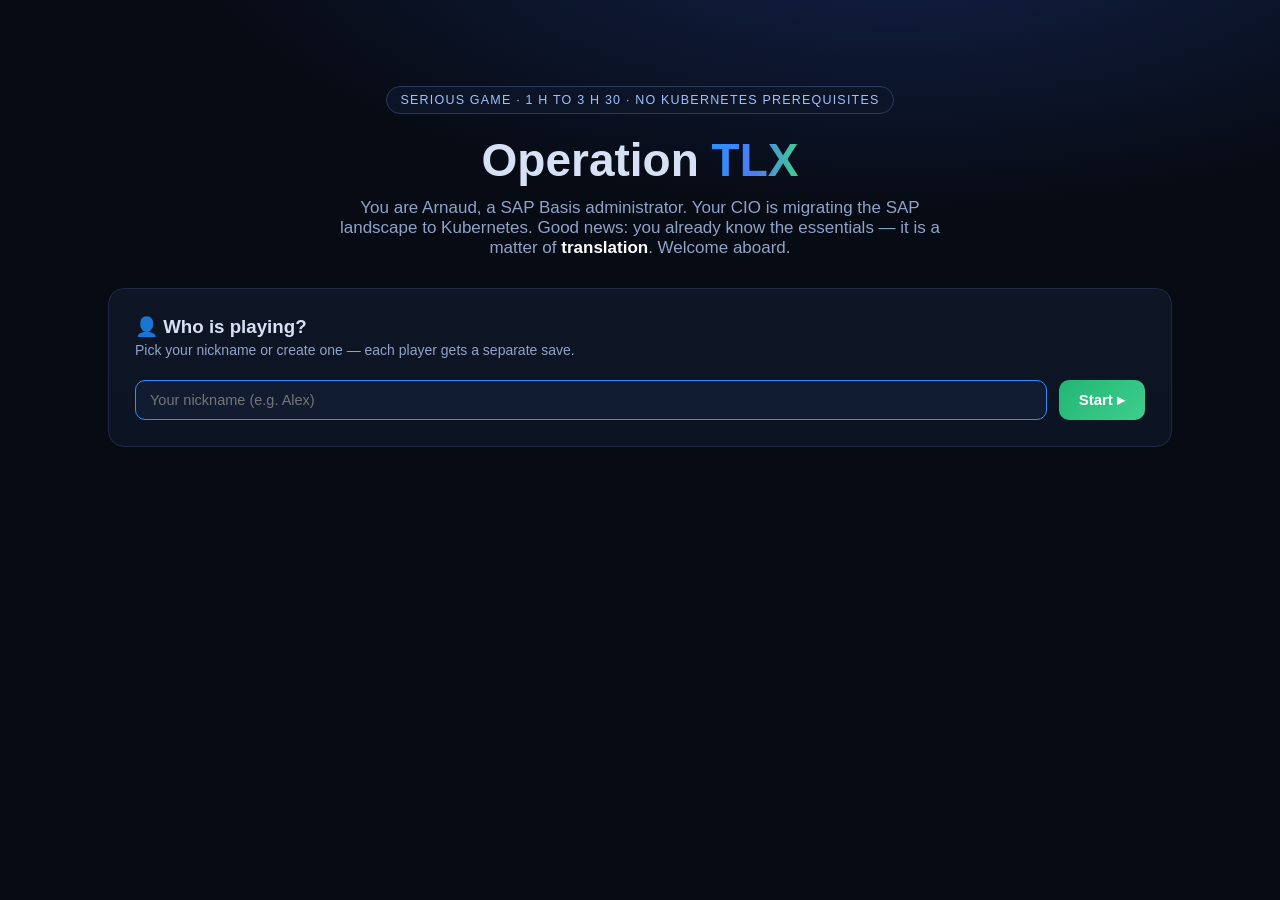
==== index.html @ 744b145d "K8S for SAPiens — serious game SAP to Kubernetes (HQ Airbus Toulouse)" ====
<!DOCTYPE html>
<html lang="en">
<head>
<meta charset="UTF-8">
<meta name="viewport" content="width=device-width, initial-scale=1.0">
<title>SAP → Kubernetes · Operation TLX — Serious Game</title>
<link rel="icon" href="data:image/svg+xml,<svg xmlns='http://www.w3.org/2000/svg' viewBox='0 0 32 32'><circle cx='16' cy='16' r='15' fill='%230A6ED1'/><text x='16' y='22' font-size='17' text-anchor='middle' fill='white' font-family='Arial' font-weight='bold'>K</text></svg>">
<link rel="stylesheet" href="css/style.css">
</head>
<body>
<header id="topbar" hidden>
  <div class="tb-inner">
    <a class="brand" href="#/">
      <span class="brand-mark">K</span>
      <span class="brand-txt">Operation <b>TLX</b><em>SAP → Kubernetes</em></span>
    </a>
    <div class="tb-progress"><div id="tb-bar"></div></div>
    <div class="tb-stats">
      <span class="chip" id="tb-score" title="Score">⭐ <b>0</b></span>
      <span class="chip" id="tb-time" title="Play time">⏱ <b>0:00</b></span>
      <button class="btn ghost small" id="tb-book" title="Logbook: SAP ↔ Kubernetes equivalences">📘 Logbook</button>
    </div>
  </div>
</header>
<main id="app" class="app"></main>
<div id="toasts"></div>
<canvas id="fx" hidden></canvas>
<div id="modal"></div>
<script src="js/world.js"></script>
<script src="js/data-a.js"></script>
<script src="js/data-b.js"></script>
<script src="js/game.js"></script>
</body>
</html>
---- css/style.css ----
/* ============ SAP → Kubernetes · Opération TLX ============ */
:root{
  --bg:#070b14; --panel:#0e1626; --panel2:#121c30; --line:#1e2a45; --line2:#2a3a5f;
  --txt:#d7e1f5; --muted:#8fa3c8; --blue:#2e90fa; --kblue:#4a7cf7; --green:#3ecf8e;
  --red:#ff6b6b; --yellow:#f5c542; --term-bg:#04070d;
  --font:"Segoe UI",-apple-system,Roboto,"Helvetica Neue",Arial,sans-serif;
  --mono:ui-monospace,"Cascadia Code",Consolas,"Courier New",monospace;
}
*{box-sizing:border-box}
html,body{margin:0;padding:0}
body{background:radial-gradient(1200px 500px at 70% -10%,#12224a 0%,transparent 60%),var(--bg);
  color:var(--txt);font-family:var(--font);min-height:100vh}
a{color:var(--blue);text-decoration:none}
b{color:#fff}
h1,h2,h3{line-height:1.25}
code,.mono{font-family:var(--mono)}
.hidden{display:none!important}

/* ---------- Top bar ---------- */
#topbar{position:sticky;top:0;z-index:50;background:rgba(8,13,25,.92);backdrop-filter:blur(8px);
  border-bottom:1px solid var(--line)}
.tb-inner{max-width:1100px;margin:0 auto;display:flex;align-items:center;gap:18px;padding:10px 18px}
.brand{display:flex;align-items:center;gap:10px;color:var(--txt)}
.brand-mark{width:34px;height:34px;border-radius:9px;display:grid;place-items:center;font-weight:800;
  background:linear-gradient(135deg,var(--blue),var(--kblue));color:#fff;font-size:18px}
.brand-txt{display:flex;flex-direction:column;font-size:15px;line-height:1.15}
.brand-txt em{font-style:normal;color:var(--muted);font-size:11px;letter-spacing:.4px}
.tb-progress{flex:1;height:8px;border-radius:6px;background:#101b31;overflow:hidden;min-width:80px}
.tb-progress>div{height:100%;width:0;border-radius:6px;background:linear-gradient(90deg,var(--blue),var(--green));
  transition:width .5s ease}
.tb-stats{display:flex;align-items:center;gap:8px}
.chip{background:var(--panel2);border:1px solid var(--line);border-radius:999px;padding:5px 12px;font-size:13px;color:var(--muted)}
.chip b{color:var(--txt)}

/* ---------- Buttons ---------- */
.btn{display:inline-flex;align-items:center;gap:8px;border:0;border-radius:10px;cursor:pointer;
  font-family:var(--font);font-weight:600;font-size:15px;padding:11px 20px;color:#fff;
  background:linear-gradient(135deg,var(--blue),var(--kblue));transition:transform .12s,filter .15s}
.btn:hover{filter:brightness(1.12);transform:translateY(-1px)}
.btn.ghost{background:transparent;border:1px solid var(--line2);color:var(--txt)}
.btn.ghost:hover{border-color:var(--blue)}
.btn.small{padding:6px 12px;font-size:13px;border-radius:8px}
.btn:disabled{opacity:.45;cursor:not-allowed;transform:none;filter:none}
.btn.green{background:linear-gradient(135deg,#22b573,#3ecf8e)}

/* ---------- Layout ---------- */
.app{max-width:1100px;margin:0 auto;padding:26px 18px 90px}
.panel{background:linear-gradient(180deg,var(--panel),#0c1322);border:1px solid var(--line);
  border-radius:16px;padding:26px}
.hero{text-align:center;padding:60px 18px 30px}
.hero h1{font-size:clamp(30px,5vw,46px);margin:18px 0 8px}
.hero h1 .grad{background:linear-gradient(90deg,var(--blue),var(--kblue),var(--green));
  -webkit-background-clip:text;background-clip:text;color:transparent}
.hero p.sub{color:var(--muted);font-size:17px;max-width:640px;margin:0 auto}
.kicker{display:inline-block;border:1px solid var(--line2);color:#9fc1ff;border-radius:999px;
  padding:6px 14px;font-size:12.5px;letter-spacing:1.2px;text-transform:uppercase;background:#0c1527}
.pill-row{display:flex;flex-wrap:wrap;gap:10px;justify-content:center;margin-top:26px}
.pill{background:var(--panel2);border:1px solid var(--line);border-radius:999px;padding:8px 15px;font-size:13.5px;color:var(--muted)}

.tracks{display:grid;grid-template-columns:repeat(auto-fit,minmax(250px,1fr));gap:16px;margin-top:22px}
.track{background:var(--panel);border:1px solid var(--line);border-radius:16px;padding:22px;cursor:pointer;
  transition:border-color .15s,transform .15s}
.track:hover{border-color:var(--blue);transform:translateY(-3px)}
.track.sel{border-color:var(--green);box-shadow:0 0 0 3px rgba(62,207,142,.12)}
.track h3{margin:4px 0 6px;font-size:19px}
.track .dur{color:var(--green);font-weight:700;font-size:14px}
.track p{color:var(--muted);font-size:13.5px;margin:10px 0 0;line-height:1.5}
.chapters-grid{display:grid;grid-template-columns:repeat(auto-fit,minmax(150px,1fr));gap:10px;margin-top:30px;text-align:left}
.chapter-chip{background:var(--panel2);border:1px solid var(--line);border-radius:12px;padding:12px}
.chapter-chip b{display:block;font-size:13px}
.chapter-chip span{color:var(--muted);font-size:12px}

/* ---------- Dashboard ---------- */
.dash-head{display:flex;flex-wrap:wrap;align-items:center;justify-content:space-between;gap:14px;margin-bottom:22px}
.dash-head h2{margin:0;font-size:24px}
.dash-meta{display:flex;gap:8px;flex-wrap:wrap}
.chapter{margin-bottom:26px}
.chapter h4{font-size:13px;color:var(--muted);letter-spacing:1px;text-transform:uppercase;margin:0 0 10px 4px}
.chapter .bonus-note{color:var(--muted);font-size:12.5px;margin:-4px 0 12px 4px}
input.pseud-in{background:var(--panel2);border:1px solid var(--line2);border-radius:10px;color:var(--txt);
  padding:11px 14px;font-size:14.5px;font-family:var(--font);min-width:200px}
input.pseud-in:focus{outline:none;border-color:var(--blue)}
.mcard{display:flex;align-items:center;gap:14px;background:var(--panel);border:1px solid var(--line);
  border-radius:13px;padding:14px 18px;margin-bottom:9px}
.mcard.done{border-left:4px solid var(--green)}
.mcard.current{border-left:4px solid var(--blue);box-shadow:0 0 0 3px rgba(46,144,250,.10)}
.mcard.locked{opacity:.5}
.mcard .mnum{width:40px;height:40px;border-radius:11px;display:grid;place-items:center;font-weight:800;
  background:var(--panel2);border:1px solid var(--line2);font-size:15px;flex:none}
.mcard.done .mnum{background:#123327;border-color:#1d5c44;color:var(--green)}
.mcard.current .mnum{background:#10254a;border-color:#2e5fa8;color:#7db4ff}
.mbody{flex:1;min-width:0}
.mbody h3{margin:0 0 3px;font-size:16px}
.mbody p{margin:0;color:var(--muted);font-size:13px}
.mside{display:flex;align-items:center;gap:10px;flex:none}
.mdur{color:var(--muted);font-size:12.5px}
.mscore{color:var(--yellow);font-size:12.5px;font-weight:600}

/* ---------- Mission ---------- */
.mission-head{display:flex;align-items:flex-start;justify-content:space-between;gap:14px;margin-bottom:14px}
.mission-head h2{margin:0;font-size:24px}
.mission-head .mch{color:var(--muted);font-size:12.5px;letter-spacing:1px;text-transform:uppercase}
.dots{display:flex;gap:6px;margin:10px 0 26px}
.dots i{width:26px;height:5px;border-radius:4px;background:#16213a}
.dots i.on{background:var(--blue)}
.dots i.done{background:var(--green)}
.step{animation:fadeUp .35s ease}
@keyframes fadeUp{from{opacity:0;transform:translateY(10px)}to{opacity:1;transform:none}}
.step-actions{display:flex;justify-content:space-between;align-items:center;gap:12px;margin-top:22px}
.step-hint{color:var(--muted);font-size:13px}

/* ---------- Talk / bubbles ---------- */
.bubble{display:flex;gap:12px;margin:14px 0;animation:fadeUp .3s ease}
.avatar{width:38px;height:38px;border-radius:50%;display:grid;place-items:center;font-weight:800;flex:none;font-size:15px}
.b-kubea .avatar{background:linear-gradient(135deg,var(--kblue),#7c5cff)}
.b-dsi .avatar{background:linear-gradient(135deg,#b96b2e,#f5c542);color:#241500}
.b-alert .avatar{background:linear-gradient(135deg,#a52834,#ff6b6b)}
.b-narr .avatar{background:#1a2742;border:1px solid var(--line2);color:var(--muted);font-size:18px}
.bubble .txt{background:var(--panel2);border:1px solid var(--line);border-radius:4px 14px 14px 14px;
  padding:12px 16px;flex:1;font-size:15px;line-height:1.55}
.bubble .who{font-size:11.5px;font-weight:700;letter-spacing:.8px;text-transform:uppercase;color:var(--muted);margin-bottom:4px}
.b-narr .txt{background:transparent;border:1px dashed var(--line);color:var(--muted);font-style:italic}
.b-alert .txt{border-color:#5c2530;background:#211019}
.b-kubea .who{color:#7db4ff}
.b-dsi .who{color:#f5c542}
.b-alert .who{color:#ff8f8f}
.more-btn{display:block;margin:18px auto 0}

/* ---------- Text blocks / tableaux ---------- */
.callout{border-radius:12px;padding:13px 16px;margin:14px 0;font-size:14.5px;line-height:1.5;border:1px solid}
.callout.tip{background:#0d2018;border-color:#1d5c44;color:#a9e8cf}
.callout.warn{background:#241309;border-color:#6b4a1c;color:#f5d9a8}
.eqtable,table.eqtable{width:100%;border-collapse:collapse;margin:14px 0;font-size:14px}
.eqtable th{background:#13223f;color:#9fc1ff;text-align:left;font-size:12px;letter-spacing:.7px;
  text-transform:uppercase;padding:9px 12px;border:1px solid var(--line)}
.eqtable td{padding:9px 12px;border:1px solid var(--line);vertical-align:top}
.eqtable td b{color:#cfe0ff}
.deflist{display:grid;gap:10px;margin:14px 0}
.defitem{background:var(--panel2);border:1px solid var(--line);border-radius:11px;padding:12px 15px}
.defitem b{color:#7db4ff}
.defitem .arr{color:var(--green);font-weight:700}
.defitem p{margin:5px 0 0;color:var(--muted);font-size:13.5px;line-height:1.5}

/* ---------- Quiz / mapping / build ---------- */
.qcard{background:var(--panel);border:1px solid var(--line);border-radius:14px;padding:20px;margin:16px 0}
.qcard h4{margin:0 0 12px;font-size:16px}
.opts{display:grid;gap:8px}
.opt{display:block;width:100%;text-align:left;background:var(--panel2);border:1px solid var(--line2);
  color:var(--txt);border-radius:10px;padding:12px 15px;font-family:var(--font);font-size:14.5px;
  cursor:pointer;transition:border-color .12s,background .12s}
.opt:hover{border-color:var(--blue)}
.opt.correct{border-color:var(--green);background:#0d2018;color:#a9e8cf}
.opt.wrong{border-color:var(--red);background:#241014;color:#ffb3b3;animation:shake .3s}
.opt:disabled{cursor:default;opacity:.85}
@keyframes shake{25%{transform:translateX(-5px)}75%{transform:translateX(5px)}}
.why{border-left:3px solid var(--blue);background:#0e1a33;border-radius:0 10px 10px 0;
  padding:10px 14px;margin-top:12px;font-size:13.5px;color:var(--muted);line-height:1.5}
.why.ok{border-color:var(--green);color:#a9e8cf}
.why.ko{border-color:var(--red);color:#ffb3b3}
.qpts{font-size:12px;color:var(--yellow);font-weight:700}

/* ---------- Terminal ---------- */
.terminal{background:var(--term-bg);border:1px solid var(--line2);border-radius:13px;overflow:hidden;margin:16px 0}
.term-bar{display:flex;align-items:center;gap:8px;background:#0d1526;border-bottom:1px solid var(--line);padding:8px 14px}
.term-bar .dot{width:11px;height:11px;border-radius:50%}
.term-bar .dot.r{background:#ff5f56}.term-bar .dot.y{background:#ffbd2e}.term-bar .dot.g{background:#27c93f}
.term-bar .ttitle{color:var(--muted);font-size:12px;font-family:var(--mono);margin-left:8px;flex:1}
.term-bar button{background:transparent;border:1px solid var(--line2);color:var(--muted);border-radius:7px;
  font-size:11.5px;padding:3px 9px;cursor:pointer;font-family:var(--mono)}
.term-bar button:hover{color:var(--txt);border-color:var(--blue)}
.term-body{height:340px;overflow-y:auto;padding:12px 14px;font-family:var(--mono);font-size:13px;line-height:1.5}
.term-body::-webkit-scrollbar{width:8px}
.term-body::-webkit-scrollbar-thumb{background:#22314f;border-radius:4px}
.tl{white-space:pre-wrap;word-break:break-word}
.tl.echo{color:#e8f0ff}
.tl.echo::before{content:"alex@k8s-lab:~$ ";color:var(--blue);font-weight:700}
.tl.out{color:#b9c7e8}
.tl.muted{color:#5f7398}
.tl.ok{color:#7fe3b6}
.tl.err{color:#ff8f8f}
.tl.warn{color:#f5c542}
.tl.head{color:#6fd3ff;font-weight:700}
.tl.logERR{color:#ff8f8f}
.tl.logWARN{color:#f5c542}
.tl.acc{color:#8ab8ff}
.term-input{display:flex;align-items:center;gap:0;border-top:1px solid var(--line);background:#060a12}
.term-input span{font-family:var(--mono);font-weight:700;color:var(--blue);padding:11px 0 11px 14px;white-space:nowrap}
.term-input input{flex:1;background:transparent;border:0;outline:0;color:#e8f0ff;font-family:var(--mono);
  font-size:13.5px;padding:11px 14px}
.tasks{display:grid;gap:8px;margin:6px 0 14px}
.task{display:flex;gap:11px;align-items:flex-start;background:var(--panel2);border:1px solid var(--line);
  border-radius:11px;padding:11px 14px;font-size:14px}
.task .ticon{flex:none;width:22px;height:22px;border-radius:50%;border:2px solid var(--line2);
  display:grid;place-items:center;font-size:11px;color:transparent;margin-top:1px}
.task.done{border-color:#1d5c44}
.task.done .ticon{border-color:var(--green);background:#123327;color:var(--green)}
.task .ttext b{color:#7db4ff}
.task .tcode{color:var(--green);font-family:var(--mono);font-size:12.5px;display:block;margin-top:2px}

/* ---------- Build slots ---------- */
.slot{margin:16px 0}
.slot .slabel{font-weight:700;font-size:15px;margin-bottom:4px}
.slot .ssub{color:var(--muted);font-size:13px;margin-bottom:8px}
.slot .opts{grid-template-columns:repeat(auto-fit,minmax(210px,1fr))}
.slot .opt{font-size:13.5px}
.slot .opt .oy{font-family:var(--mono);font-size:11.5px;color:var(--muted);display:block;margin-top:6px;white-space:pre-line}
.slot .opt.correct .oy{color:#7fd8ae}

/* ---------- Diplôme ---------- */
.diploma{position:relative;text-align:center;padding:50px 26px;overflow:hidden}
.diploma .dg-badge{width:110px;height:110px;margin:0 auto 20px;border-radius:50%;display:grid;place-items:center;
  font-size:46px;background:radial-gradient(circle at 30% 25%,#3b76d6,#123a8c);box-shadow:0 0 0 10px #0c1c3d,0 0 0 11px var(--line2)}
.diploma h2{font-size:28px;margin:0 0 6px}
.diploma .dg-sub{color:var(--muted);font-size:15px;margin-bottom:24px}
.dg-stats{display:flex;gap:12px;justify-content:center;flex-wrap:wrap;margin:20px 0}
.dg-stat{background:var(--panel2);border:1px solid var(--line);border-radius:12px;padding:14px 20px;min-width:130px}
.dg-stat b{display:block;font-size:22px;color:#7db4ff}
.dg-stat span{color:var(--muted);font-size:12px}
.badge-row{display:flex;gap:10px;justify-content:center;flex-wrap:wrap;margin:14px 0}
.badge{background:var(--panel2);border:1px solid var(--line2);border-radius:999px;padding:7px 14px;font-size:13px;color:var(--muted)}
.badge.on{border-color:var(--yellow);color:var(--yellow)}

/* ---------- Modal / toasts / fx ---------- */
.modal-overlay{position:fixed;inset:0;background:rgba(4,8,16,.72);z-index:90;display:grid;place-items:center;padding:20px;
  animation:fade .2s}
@keyframes fade{from{opacity:0}}
.modal{background:var(--panel);border:1px solid var(--line2);border-radius:18px;max-width:860px;width:100%;
  max-height:85vh;overflow-y:auto;padding:28px;animation:fadeUp .25s}
.modal h3{margin:0 0 6px;font-size:20px}
.modal .modal-close{float:right;background:transparent;border:1px solid var(--line2);border-radius:9px;
  color:var(--muted);cursor:pointer;padding:5px 12px}
.modal .modal-close:hover{color:#fff;border-color:var(--red)}
#toasts{position:fixed;top:64px;right:18px;z-index:99;display:grid;gap:9px}
.toast{background:#10233f;border:1px solid var(--line2);border-left:4px solid var(--blue);border-radius:10px;
  padding:11px 16px;font-size:14px;min-width:230px;animation:slideIn .25s ease}
.toast.gold{border-left-color:var(--yellow)}
.toast.green{border-left-color:var(--green)}
@keyframes slideIn{from{transform:translateX(30px);opacity:0}}
#fx{position:fixed;inset:0;pointer-events:none;z-index:120}

@media (max-width:760px){
  .tb-inner{gap:10px;padding:10px 12px}
  .brand-txt em{display:none}
  .app{padding:16px 12px 70px}
  .panel{padding:18px}
  .mcard{flex-wrap:wrap}
}
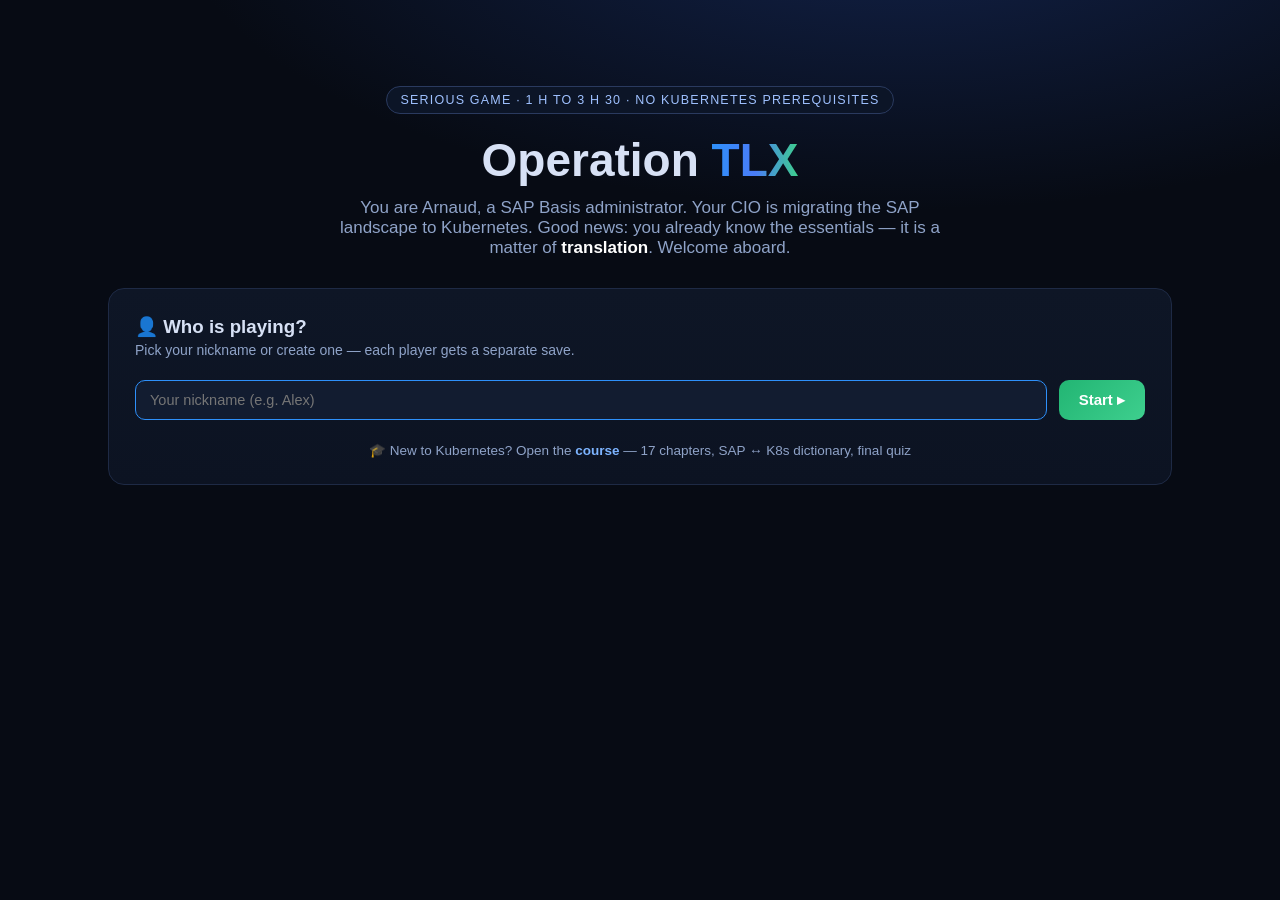
==== commit b7848d73: "Lien vers le cours depuis le jeu (topbar + accueil + player gate)" ====
--- a/index.html
+++ b/index.html
@@ -18,6 +18,7 @@
     <div class="tb-stats">
       <span class="chip" id="tb-score" title="Score">⭐ <b>0</b></span>
       <span class="chip" id="tb-time" title="Play time">⏱ <b>0:00</b></span>
+      <button class="btn ghost small" id="tb-course" title="Course: the Kubernetes concepts you need">🎓 Course</button>
       <button class="btn ghost small" id="tb-book" title="Logbook: SAP ↔ Kubernetes equivalences">📘 Logbook</button>
     </div>
   </div>
--- a/css/style.css
+++ b/css/style.css
@@ -245,3 +245,10 @@
   .panel{padding:18px}
   .mcard{flex-wrap:wrap}
 }
+
+/* course link (accueil + player gate) */
+.course-link{display:block;text-align:center;margin-top:22px;font-size:13.5px;color:var(--muted);text-decoration:none}
+.course-link b{color:#7db4ff}
+.course-link:hover{color:var(--txt)}
+.course-link:hover b{color:var(--blue)}
+
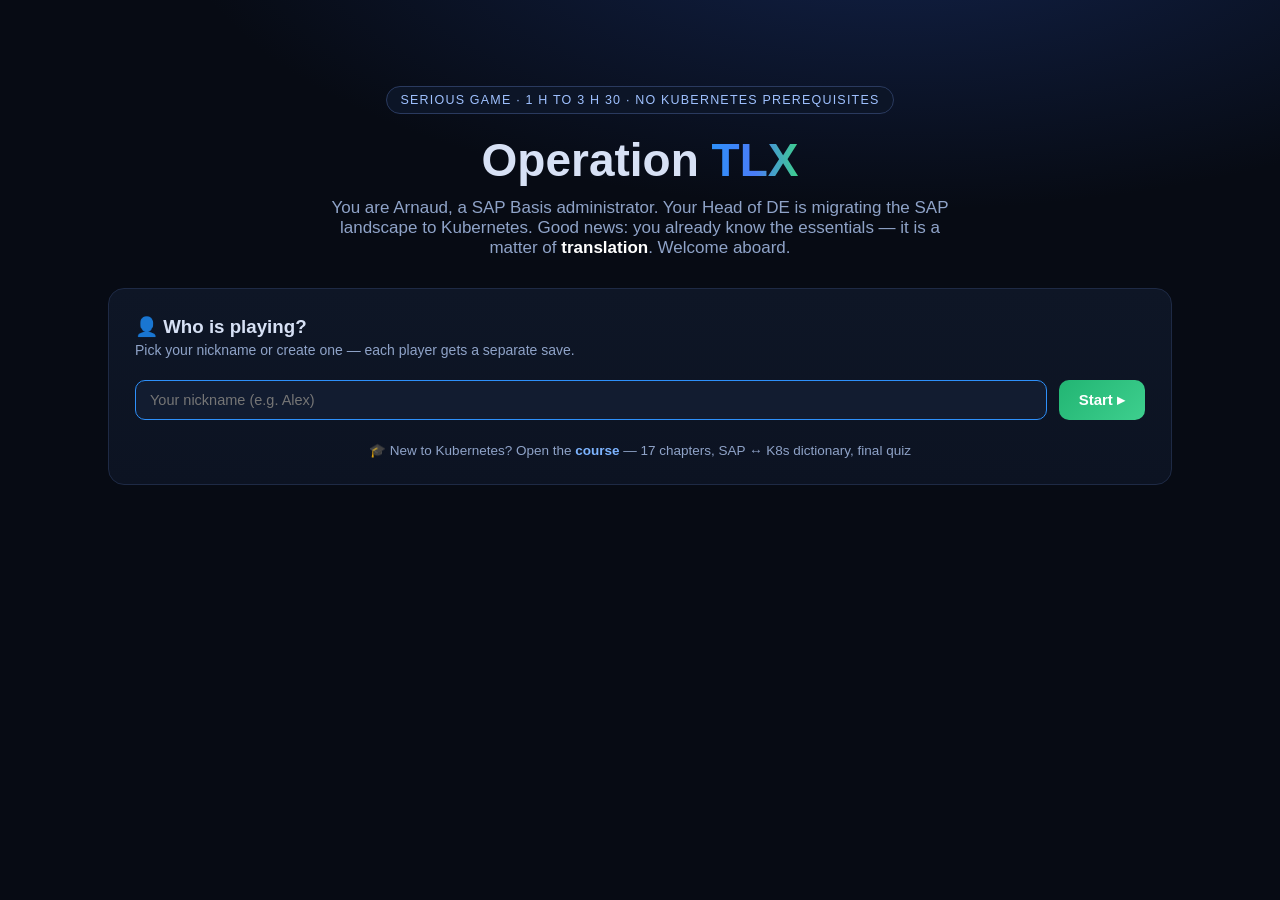
==== commit 976e51d9: "Rename Cedric J. from CIO to Head of DE" ====
--- a/index.html
+++ b/index.html
@@ -27,9 +27,9 @@
 <div id="toasts"></div>
 <canvas id="fx" hidden></canvas>
 <div id="modal"></div>
-<script src="js/world.js"></script>
-<script src="js/data-a.js"></script>
-<script src="js/data-b.js"></script>
-<script src="js/game.js"></script>
+<script src="js/world.js?v=2"></script>
+<script src="js/data-a.js?v=2"></script>
+<script src="js/data-b.js?v=2"></script>
+<script src="js/game.js?v=3"></script>
 </body>
 </html>
